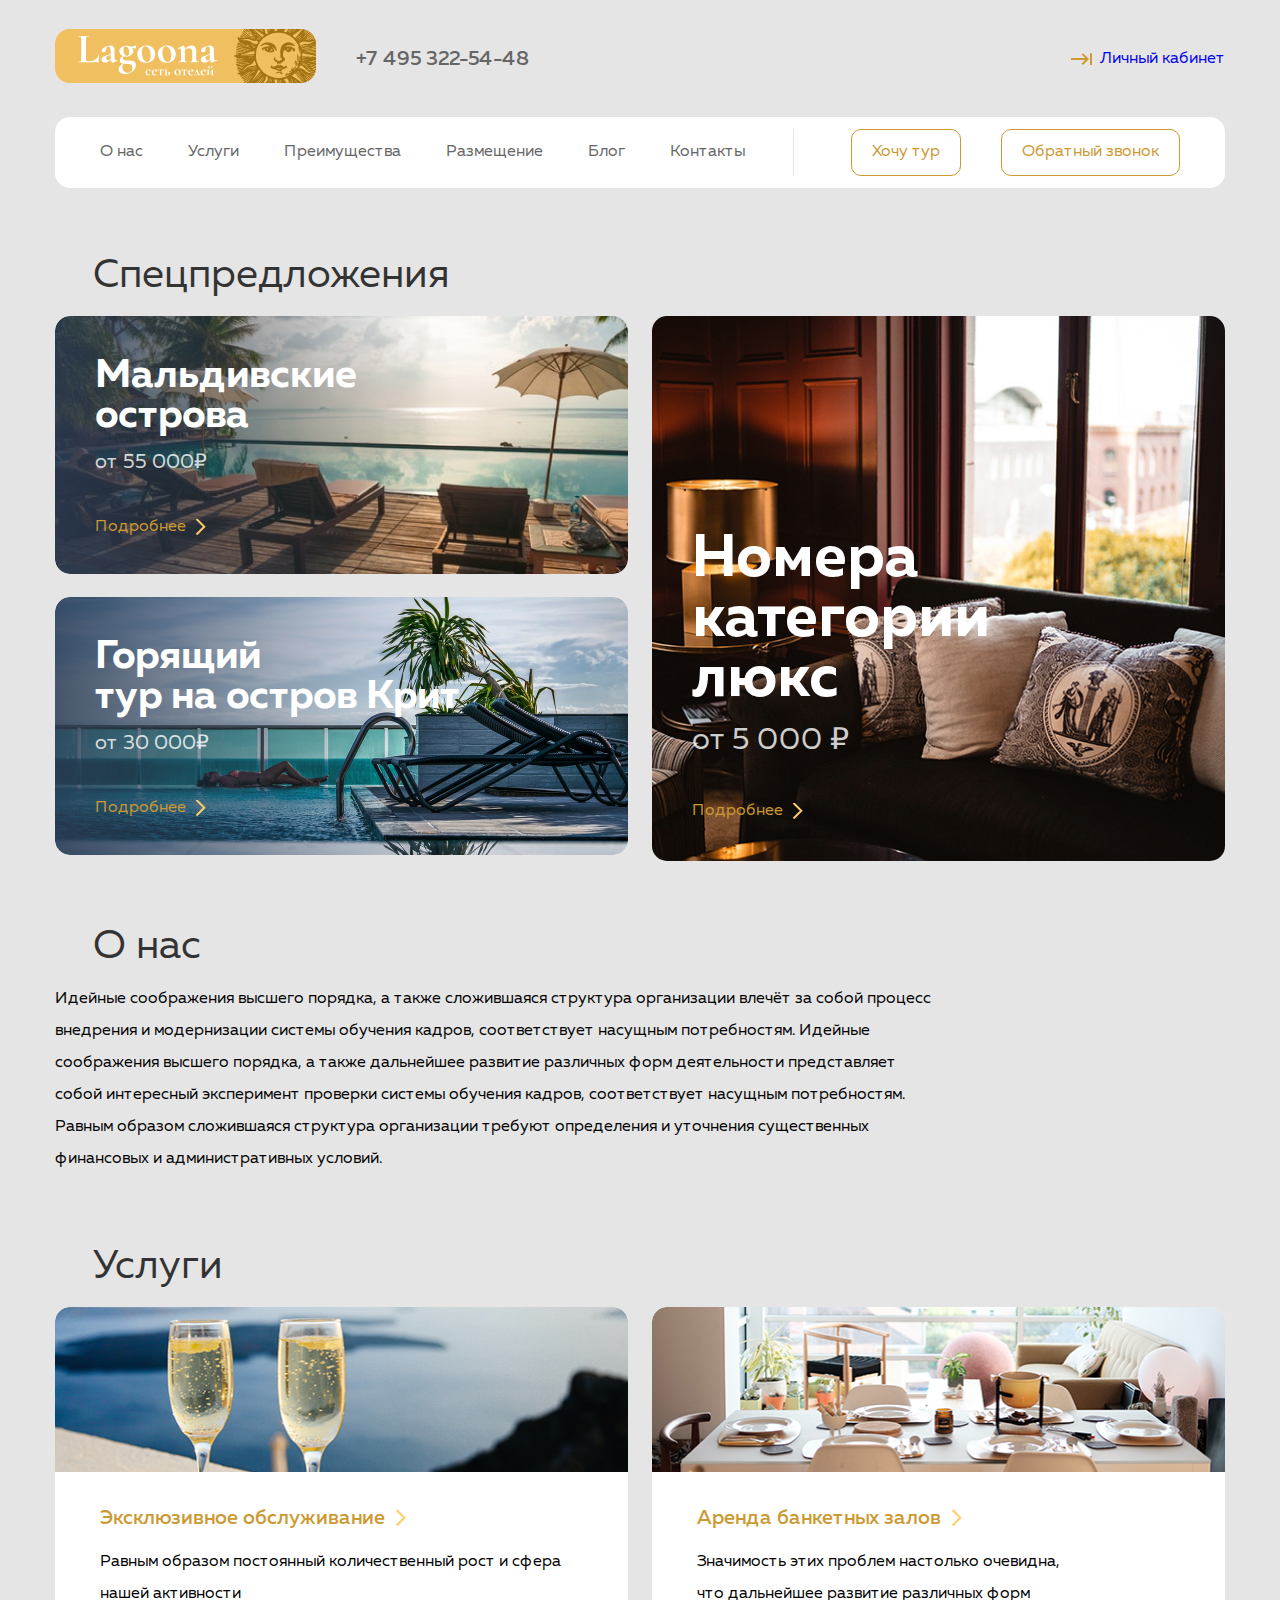
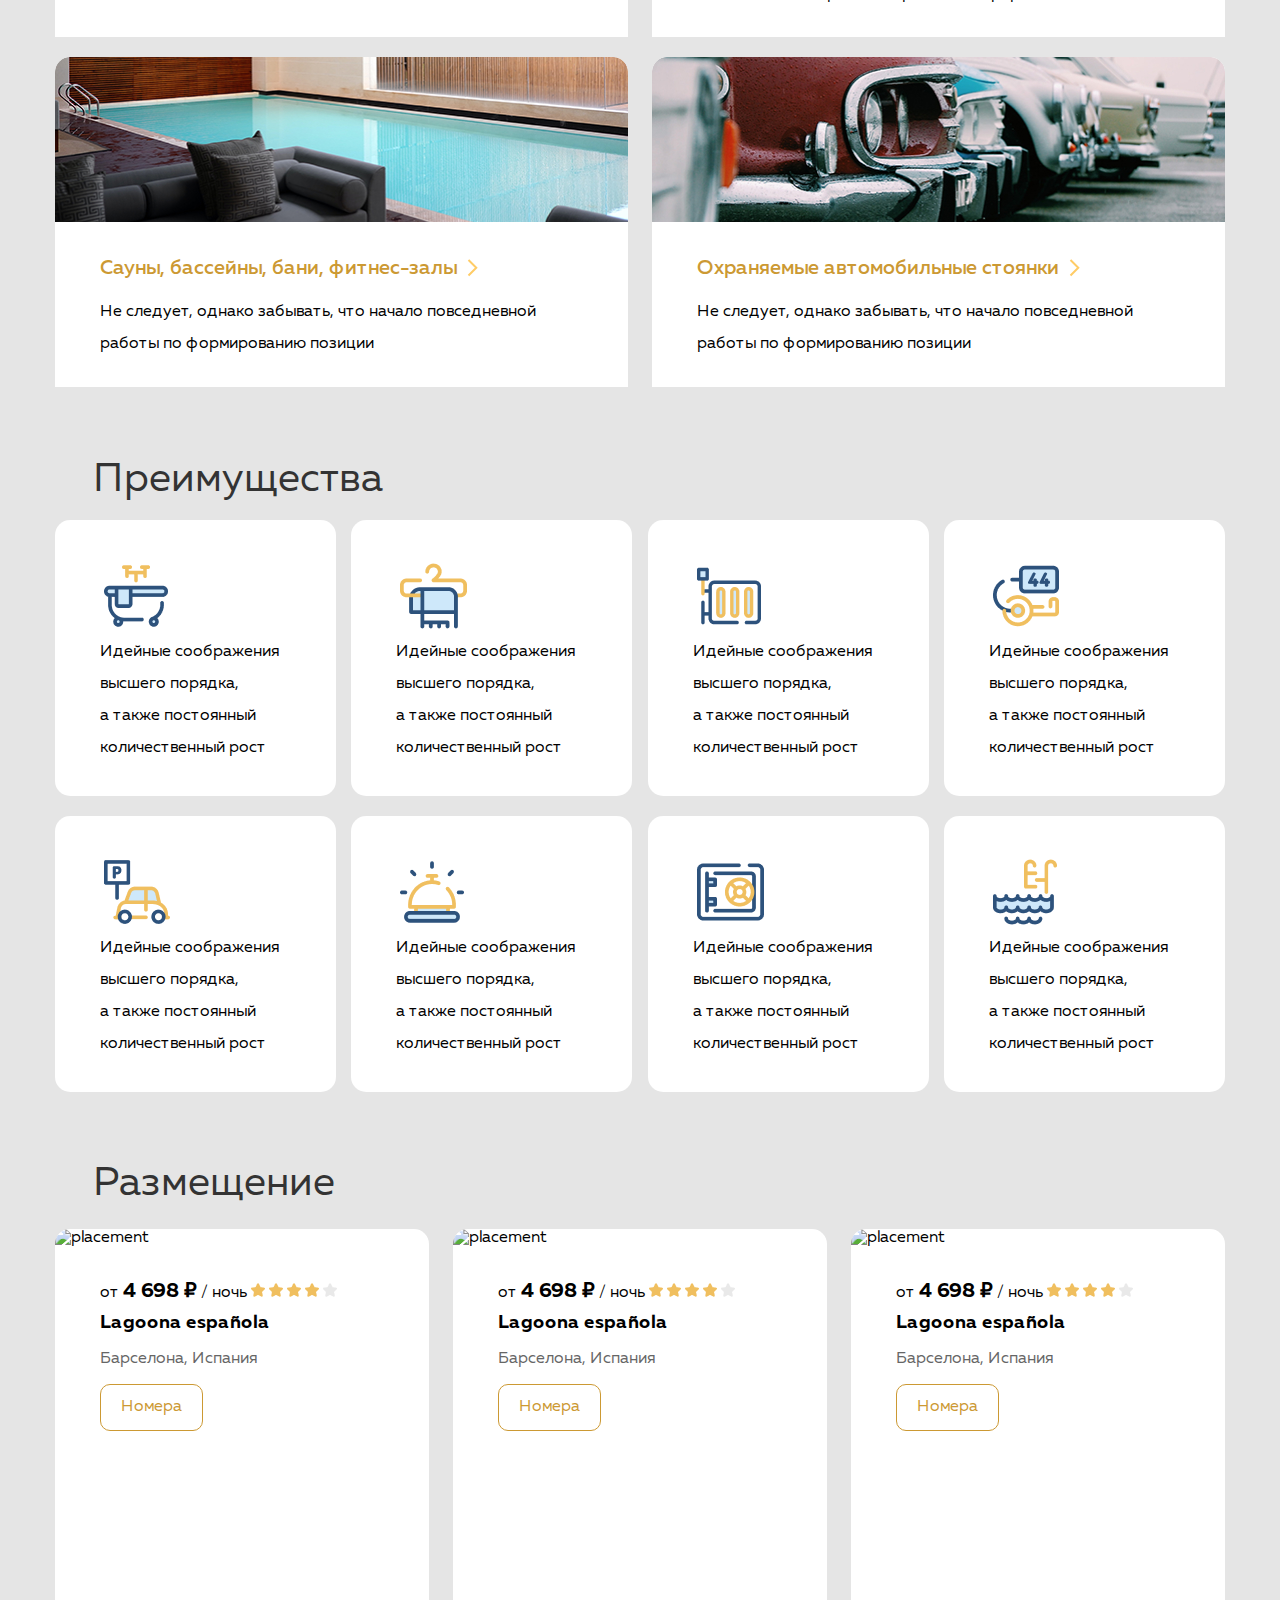
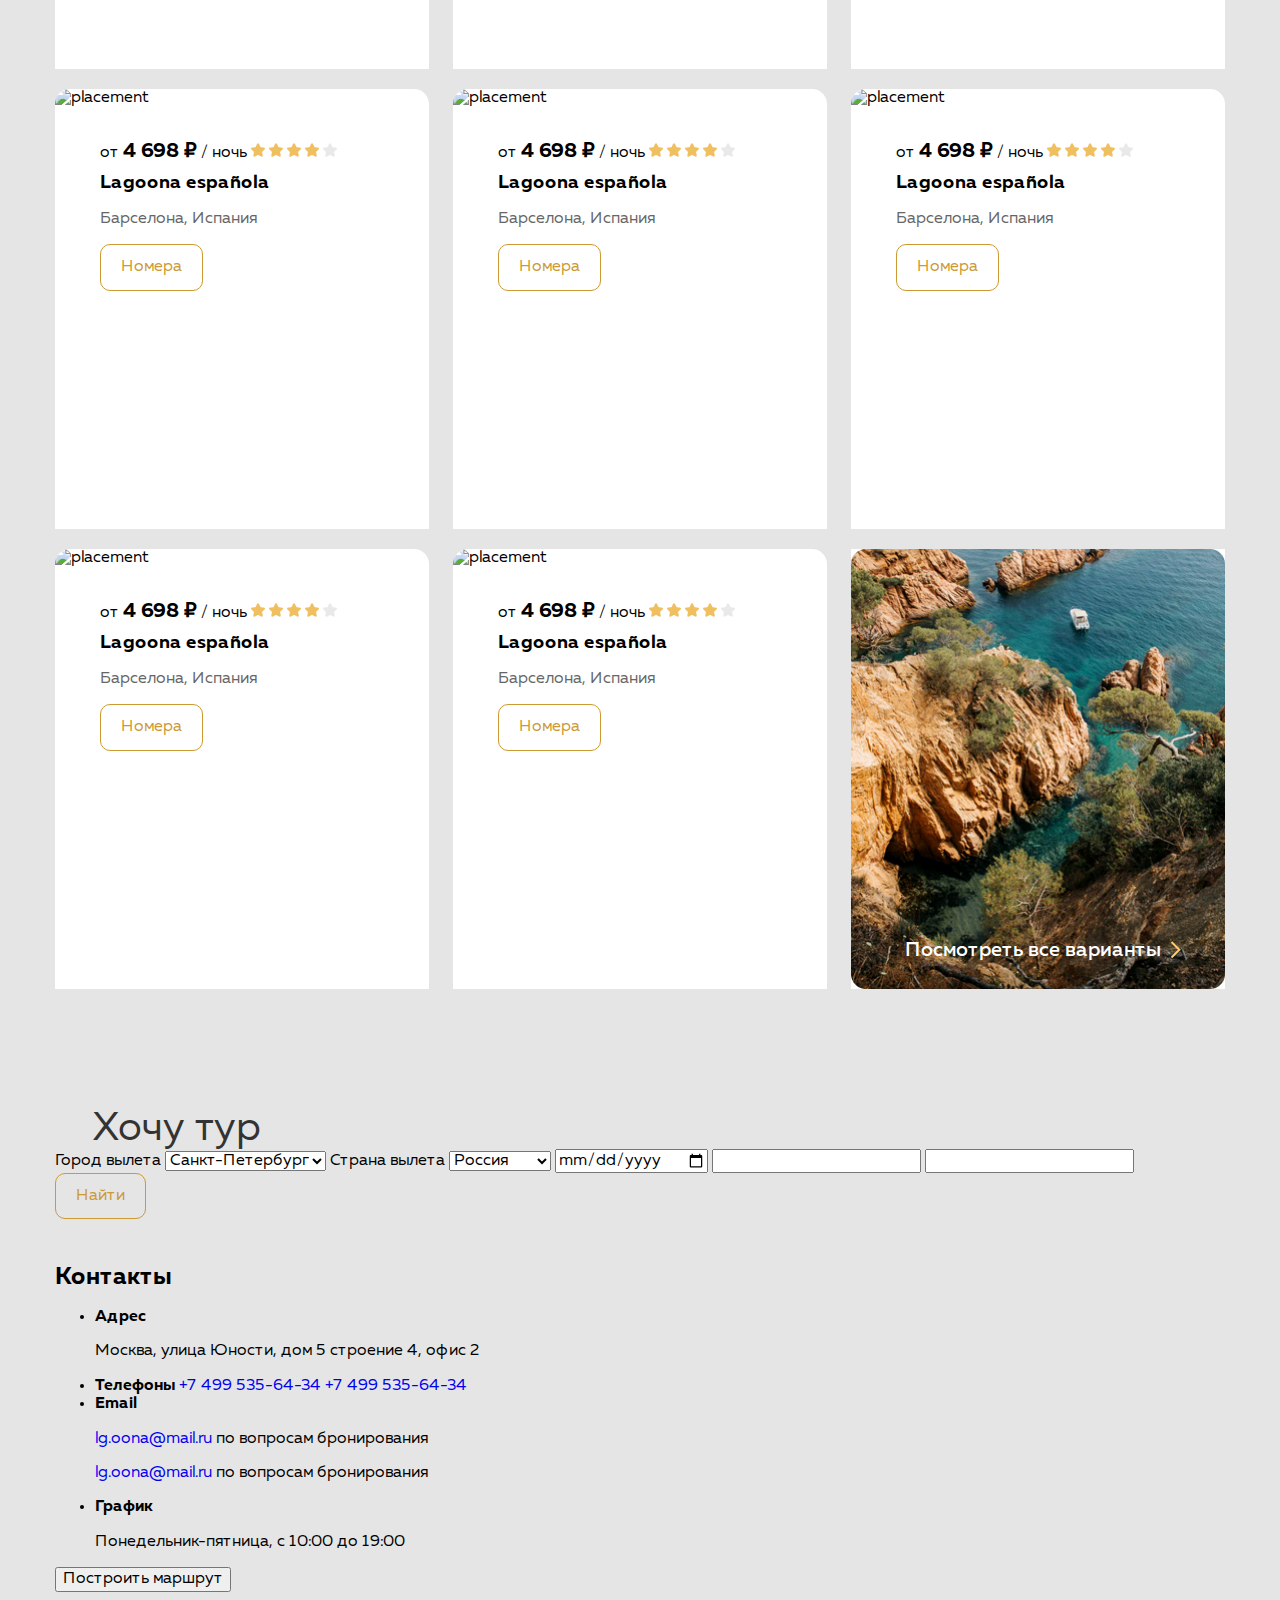
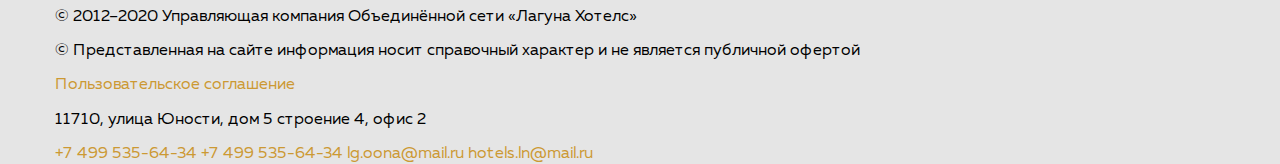
==== Hotel__lagoona/index.html @ 829d7df2 "HomeWorks_SB" ====
<!DOCTYPE html>
<html lang="en">
<head>
  <meta charset="UTF-8">
  <meta http-equiv="X-UA-Compatible" content="IE=edge">
  <meta name="viewport" content="width=device-width, initial-scale=1.0">
  <title>Lagoona</title>
  <link rel="stylesheet" href="css/normalize.css">
  <link rel="stylesheet" href="css/style.css">
</head>
<body>
  <header class="header">
    <div class="container">
      <div class="header__top">
        <div class="header-wrapper">
          <a href="#" class="logo">
            <img src="img/logo.png" alt="logo">
          </a>
          <a href="tel:+74953225448" class="header__number">
            +7 495 322-54-48
          </a>
        </div>
        <a href="#" class="header__login"> Личный кабинет</a>
      </div>
      <div class="header__bottom">
        <nav class="nav">
          <ul class="nav__list list-reset ">
            <li class="nav__item"> <a href="#" class="nav__link"> О нас</a></li>
            <li class="nav__item"> <a href="#" class="nav__link"> Услуги</a></li>
            <li class="nav__item"> <a href="#" class="nav__link"> Преимущества</a></li>
            <li class="nav__item"> <a href="#" class="nav__link"> Размещение</a></li>
            <li class="nav__item"> <a href="#" class="nav__link"> Блог</a></li>
            <li class="nav__item"> <a href="#" class="nav__link"> Контакты</a></li>
          </ul>
        </nav>
        <div class="header__inner">
          <button class="header__btn site__btn">Хочу тур</button>
          <button class="header__btn site__btn">Обратный звонок</button>
        </div>
      </div>
    </div>
  </header>

  <main>
    <section class="special">
      <h1 class="visually-hidden"> Сеть отелей Лагуна</h1>
      <div class="container">
        <h2 class="special__heading site__heading"> Спецпредложения </h2>
        <div class="special-content">
          <div class="special-content__left">
            <article class="special-article" style="background-image: url('img/Spec-left-top.jpg');">
              <h3 class="special-article__title"> Мальдивские <br> острова </h3>
              <span class="special-article__price">от 55 000₽</span>
              <a href="#" class="special-article__link site-link">Подробнее</a>
            </article>
            <article class="special-article" style="background-image: url('img/Spec-left-bot.jpg');">
              <h3 class="special-article__title"> Горящий <br> тур на остров Крит </h3>
              <span class="special-article__price">от 30 000₽</span>
              <a href="#" class="special-article__link site-link">Подробнее</a>
            </article>
          </div>
          <div class="special-content__right">
            <article class="special-article" style="background-image: url('img/Spec-right.jpg');">
              <h3 class="special-article__title"> Номера <br> категории <br> люкс </h3>
              <span class="special-article__price">от 5 000 ₽</span>
              <a href="#" class="special-article__link site-link">Подробнее</a>
            </article>
          </div>
        </div>
      </div>
    </section>
    <section class="about">
      <div class="container">
        <h2 class="about__heading site__heading"> О нас</h2>
        <p class="about__text">
          Идейные соображения высшего порядка, а&nbsp;также сложившаяся структура организации влечёт за&nbsp;собой процесс внедрения и&nbsp;модернизации системы обучения кадров, соответствует насущным потребностям. Идейные соображения высшего порядка, а&nbsp;также дальнейшее развитие различных форм деятельности представляет собой интересный эксперимент проверки системы обучения кадров, соответствует насущным потребностям. Равным образом сложившаяся структура организации требуют определения и&nbsp;уточнения существенных финансовых
и&nbsp;административных условий.
        </p>
      </div>
    </section>
    <section class="services">
      <div class="container">
        <h2 class="services__heading site__heading"> Услуги</h2>
        <ul class="services__list list-reset">
          <li class="services__item" style="background-image: url('img/services_left_top.png');">
            <h3 class="services__title">
              <a href="#" class="services__link site-link"> Эксклюзивное обслуживание</a>
            </h3>
            <p class="services__descr"> Равным образом постоянный количественный рост и сфера нашей активности</p>
          </li>
          <li class="services__item" style="background-image: url('img/services_right_top.jpg');">
            <h3 class="services__title">
              <a href="#" class="services__link site-link"> Аренда банкетных залов</a>
            </h3>
            <p class="services__descr"> Значимость этих проблем настолько очевидна, что дальнейшее развитие различных форм</p>
          </li>
          <li class="services__item" style="background-image: url('img/services_left_bottom.jpg');">
            <h3 class="services__title">
              <a href="#" class="services__link site-link"> Сауны, бассейны, бани, фитнес-залы</a>
            </h3>
            <p class="services__descr"> Не следует, однако забывать, что начало повседневной работы по формированию позиции</p>
          </li>
          <li class="services__item" style="background-image: url('img/services_right_bottom.jpg');">
            <h3 class="services__title">
              <a href="#" class="services__link site-link"> Охраняемые автомобильные стоянки</a>
            </h3>
            <p class="services__descr"> Не следует, однако забывать, что начало повседневной работы по формированию позиции</p>
          </li>
        </ul>
      </div>
    </section>
    <section class="advantages">
      <div class="container">
        <h2 class="advantages__heading site__heading"> Преимущества </h2>
        <ul class="advantages__list list-reset">
          <li class="advantages__item" style="background-image: url('img/advantages-top-1.png');">
            <p class="advantages__text">
              Идейные соображения высшего порядка,
              а также постоянный количественный рост
            </p>
          </li>
          <li class="advantages__item" style="background-image: url('img/advantages-top-2.png');">
            <p class="advantages__text">
              Идейные соображения высшего порядка,
              а также постоянный количественный рост
            </p>
          </li>
          <li class="advantages__item" style="background-image: url('img/advantages-top-3.png');">
            <p class="advantages__text">
              Идейные соображения высшего порядка,
              а также постоянный количественный рост
            </p>
          </li>
          <li class="advantages__item" style="background-image: url('img/advantages-top-4.png');">
            <p class="advantages__text">
              Идейные соображения высшего порядка,
              а также постоянный количественный рост
            </p>
          </li>
          <li class="advantages__item" style="background-image: url('img/advantages-bottm-1.png');">
            <p class="advantages__text">
              Идейные соображения высшего порядка,
              а также постоянный количественный рост
            </p>
          </li>
          <li class="advantages__item" style="background-image: url('img/advantages-bottm-2.png');">
            <p class="advantages__text">
              Идейные соображения высшего порядка,
              а также постоянный количественный рост
            </p>
          </li>
          <li class="advantages__item" style="background-image: url('img/advantages-bottm-3.png');">
            <p class="advantages__text">
              Идейные соображения высшего порядка,
              а также постоянный количественный рост
            </p>
          </li>
          <li class="advantages__item" style="background-image: url('img/advantages-bottm-4.png');">
            <p class="advantages__text">
              Идейные соображения высшего порядка,
              а также постоянный количественный рост
            </p>
          </li>
        </ul>

      </div>

    </section>
    <section class="placement">
      <div class="container">
        <h2 class="placement__heading site__heading"> Размещение </h2>
        <ul class="placement__list list-reset">
          <li class="placement__item">
            <article class="placement-article">
              <img src="/img/placement_card_t1.jpg" alt="placement">
              <div class="placement-article__inner">
                <div class="placement-article__price">
                  <span class="placement-article__text">
                    от
                  </span>
                  <strong class="price__total">
                    4 698 ₽
                  </strong>
                  / ночь
                </div>
                <div class="placement-article__star">
                  <img src="img/star.png" alt="star">
                  <img src="img/star.png" alt="star">
                  <img src="img/star.png" alt="star">
                  <img src="img/star.png" alt="star">
                  <img src="img/gray-star.png" alt="star">
                </div>
                <h3 class="placement-article__title">Lagoona española</h3>
                <p class="placement-article__descr">Барселона, Испания</p>
                <button class="placement-article__btn site__btn"> Номера</button>
              </div>
            </article>
          </li>
          <li class="placement__item">
            <article class="placement-article">
              <img src="/img/placement_card_t1.jpg" alt="placement">
              <div class="placement-article__inner">
                <div class="placement-article__price">
                  <span class="placement-article__text">
                    от
                  </span>
                  <strong class="price__total">
                    4 698 ₽
                  </strong>
                  / ночь
                </div>
                <div class="placement-article__star">
                  <img src="img/star.png" alt="star">
                  <img src="img/star.png" alt="star">
                  <img src="img/star.png" alt="star">
                  <img src="img/star.png" alt="star">
                  <img src="img/gray-star.png" alt="star">
                </div>
                <h3 class="placement-article__title">Lagoona española</h3>
                <p class="placement-article__descr">Барселона, Испания</p>
                <button class="placement-article__btn site__btn"> Номера</button>
              </div>
            </article>
          </li>
          <li class="placement__item">
            <article class="placement-article">
              <img src="/img/placement_card_t1.jpg" alt="placement">
              <div class="placement-article__inner">
                <div class="placement-article__price">
                  <span class="placement-article__text">
                    от
                  </span>
                  <strong class="price__total">
                    4 698 ₽
                  </strong>
                  / ночь
                </div>
                <div class="placement-article__star">
                  <img src="img/star.png" alt="star">
                  <img src="img/star.png" alt="star">
                  <img src="img/star.png" alt="star">
                  <img src="img/star.png" alt="star">
                  <img src="img/gray-star.png" alt="star">
                </div>
                <h3 class="placement-article__title">Lagoona española</h3>
                <p class="placement-article__descr">Барселона, Испания</p>
                <button class="placement-article__btn site__btn"> Номера</button>
              </div>
            </article>
          </li>
          <li class="placement__item">
            <article class="placement-article">
              <img src="/img/placement_card_t1.jpg" alt="placement">
              <div class="placement-article__inner">
                <div class="placement-article__price">
                  <span class="placement-article__text">
                    от
                  </span>
                  <strong class="price__total">
                    4 698 ₽
                  </strong>
                  / ночь
                </div>
                <div class="placement-article__star">
                  <img src="img/star.png" alt="star">
                  <img src="img/star.png" alt="star">
                  <img src="img/star.png" alt="star">
                  <img src="img/star.png" alt="star">
                  <img src="img/gray-star.png" alt="star">
                </div>
                <h3 class="placement-article__title">Lagoona española</h3>
                <p class="placement-article__descr">Барселона, Испания</p>
                <button class="placement-article__btn site__btn"> Номера</button>
              </div>
            </article>
          </li>
          <li class="placement__item">
            <article class="placement-article">
              <img src="/img/placement_card_t1.jpg" alt="placement">
              <div class="placement-article__inner">
                <div class="placement-article__price">
                  <span class="placement-article__text">
                    от
                  </span>
                  <strong class="price__total">
                    4 698 ₽
                  </strong>
                  / ночь
                </div>
                <div class="placement-article__star">
                  <img src="img/star.png" alt="star">
                  <img src="img/star.png" alt="star">
                  <img src="img/star.png" alt="star">
                  <img src="img/star.png" alt="star">
                  <img src="img/gray-star.png" alt="star">
                </div>
                <h3 class="placement-article__title">Lagoona española</h3>
                <p class="placement-article__descr">Барселона, Испания</p>
                <button class="placement-article__btn site__btn"> Номера</button>
              </div>
            </article>
          </li>
          <li class="placement__item">
            <article class="placement-article">
              <img src="/img/placement_card_t1.jpg" alt="placement">
              <div class="placement-article__inner">
                <div class="placement-article__price">
                  <span class="placement-article__text">
                    от
                  </span>
                  <strong class="price__total">
                    4 698 ₽
                  </strong>
                  / ночь
                </div>
                <div class="placement-article__star">
                  <img src="img/star.png" alt="star">
                  <img src="img/star.png" alt="star">
                  <img src="img/star.png" alt="star">
                  <img src="img/star.png" alt="star">
                  <img src="img/gray-star.png" alt="star">
                </div>
                <h3 class="placement-article__title">Lagoona española</h3>
                <p class="placement-article__descr">Барселона, Испания</p>
                <button class="placement-article__btn site__btn"> Номера</button>
              </div>
            </article>
          </li>
          <li class="placement__item">
            <article class="placement-article">
              <img src="/img/placement_card_t1.jpg" alt="placement">
              <div class="placement-article__inner">
                <div class="placement-article__price">
                  <span class="placement-article__text">
                    от
                  </span>
                  <strong class="price__total">
                    4 698 ₽
                  </strong>
                  / ночь
                </div>
                <div class="placement-article__star">
                  <img src="img/star.png" alt="star">
                  <img src="img/star.png" alt="star">
                  <img src="img/star.png" alt="star">
                  <img src="img/star.png" alt="star">
                  <img src="img/gray-star.png" alt="star">
                </div>
                <h3 class="placement-article__title">Lagoona española</h3>
                <p class="placement-article__descr">Барселона, Испания</p>
                <button class="placement-article__btn site__btn"> Номера</button>
              </div>
            </article>
          </li>
          <li class="placement__item">
            <article class="placement-article">
              <img src="/img/placement_card_t1.jpg" alt="placement">
              <div class="placement-article__inner">
                <div class="placement-article__price">
                  <span class="placement-article__text">
                    от
                  </span>
                  <strong class="price__total">
                    4 698 ₽
                  </strong>
                  / ночь
                </div>
                <div class="placement-article__star">
                  <img src="img/star.png" alt="star">
                  <img src="img/star.png" alt="star">
                  <img src="img/star.png" alt="star">
                  <img src="img/star.png" alt="star">
                  <img src="img/gray-star.png" alt="star">
                </div>
                <h3 class="placement-article__title">Lagoona española</h3>
                <p class="placement-article__descr">Барселона, Испания</p>
                <button class="placement-article__btn site__btn"> Номера</button>
              </div>
            </article>
          </li>
          <li class="placement-article placement-article--last ">
            <a href="#" class="placement-article__link">
              Посмотреть все варианты
            </a>
          </li>
        </ul>
      </div>
    </section>
    <section class="tour">
      <div class="container tour__container">
        <h2 class="tour__heading site__heading">Хочу тур</h2>
        <form action="#" class="tour__form">
          <label>
            Город вылета
            <select name="city">
              <option value="Санкт-Петербург">Санкт-Петербург</option>
              <option value="Москва">Москва</option>
              <option value="Астана">Астана</option>
              <option value="Екатеринбург">Екатеринбург</option>
              <option value="Воронеж">Воронеж</option>
            </select>
          </label>
          <label>
            Cтрана вылета
            <select name="country">
              <option value="Россия">Россия</option>
              <option value="Казахстан">Казахстан</option>
              <option value="ОАЭ">ОАЭ</option>
              <option value="Австрия">Австрия</option>
              <option value="Франция">Франция</option>
            </select>
          </label>
          <label class="form__label">
            <input class="form__input" type="date" name="date">
          </label>
          <label class="form__label">
            <input class="form__input" type="number" name="days">
          </label>
          <label class="form__label">
            <input class="form__input" type="number" name="tourists">
          </label>
          <button class="form__btn site__btn">
            Найти
          </button>
        </form>
      </div>
    </section>
    <section class="contacts">
      <div class="container">
        <h2 class="contacts__heading site-heading"> Контакты</h2>
        <div class="contacts-content">
          <ul class="contacts__list">
            <li class="contacts__item">
              <strong class="contacts__title"> Адрес </strong>
              <p class="contacts__address"> Москва, улица Юности, дом 5 строение 4, офис 2</p>
            </li>
            <li class="contacts__item">
              <strong class="contacts__title"> Телефоны </strong>
              <a href="tel:+74995356434" class="contacts__number">+7 499 535-64-34</a>
              <a href="tel:+74995356434" class="contacts__number">+7 499 535-64-34</a>
            </li>
            <li class="contacts__item">
              <strong class="contacts__title"> Email </strong>
              <p class="contacts__address">
                <a href="mailto:lg.oona@mail.ru">lg.oona@mail.ru</a> по вопросам бронирования
              </p>
              <p class="contacts__address">
                <a href="mailto:lg.oona@mail.ru">lg.oona@mail.ru</a> по вопросам бронирования
              </p>
            </li>
            <li class="contacts__item">
              <strong class="contacts__title"> График </strong>
              <p class="contacts__address"> Понедельник-пятница, с 10:00 до 19:00</p>
            </li>
          </ul>
          <button class="contacts__btn site-btn"> Построить маршрут</button>
        </div>
      </div>
    </section>
  </main>
  <footer class="footer">
    <div class="container footer__container">
      <div class="footer__copyright">
        <p class="footer__text">© 2012–2020 Управляющая компания Объединённой сети «Лагуна Хотелс»</p>
        <p class="footer__text">© Представленная на сайте информация носит справочный характер и не является публичной офертой</p>
        <a href="#" class="site-link">Пользовательское соглашение</a>
      </div>
      <div class="footer-address">
        <p class="footer-address__text"> 11710, улица Юности, дом 5 строение 4, офис 2</p>
        <a href="tel:+74995356434" class="site-link">+7 499 535-64-34</a>
        <a href="tel:+74995356434" class="site-link">+7 499 535-64-34</a>
        <a href="mailto:lg.oona@mail.ru" class="site-link">lg.oona@mail.ru</a>
        <a href="mailto:hotels.ln@mail.ru" class="site-link">hotels.ln@mail.ru</a>
      </div>
      <div class="footer-social">
        <a href="#" class="social__link"></a>
        <a href="#" class="social__link"></a>
        <a href="#" class="social__link"></a>
        <a href="#" class="social__link"></a>
        <a href="#" class="social__link"></a>
      </div>
    </div>
  </footer>
</body>
</html>
---- Hotel__lagoona/css/style.css ----
/* fonts */
  @font-face {
    font-family: 'Muller';
    src: url(../fonts/MullerRegular.woff2) format(woff2),
      url(../fonts/MullerRegular.woff) format(woff);
    font-display: swap;
    font-weight: 400;
    font-style: normal;
  }

  @font-face {
    font-family: 'Muller';
    src: url(../fonts/MullerMedium.woff2) format(woff2),
      url(../fonts/MullerMedium.woff) format(woff);
    font-display: swap;
    font-weight: 500;
    font-style: normal;
  }

  @font-face {
    font-family: 'Muller';
    src: url(../fonts/MullerBold.woff2) format(woff2),
      url(../fonts/MullerBold.woff) format(woff);
    font-display: swap;
    font-weight: 700;
    font-style: normal;
  }


  * {
    box-sizing: border-box;
  }

  body {
    font-family: 'Muller', sans-serif;
    background-color: var(--gray-color);
  }

  :root {
    --white-color: #fff;
    --black-color: #333;
    --dark-black: #000;
    --gray-color: #E5E5E5;
    --yellow-color: #CC9933;
    --dark-gray: #666666;
    --dark-grayyy: #E9E9E9;
  }

  a {
    text-decoration: none;
  }

  h2, h3 {
    margin: 0;
  }

  .list-reset {
    list-style-type: none;
    margin: 0;
    padding: 0;
  }

  .site__heading {
    font-weight: 400;
    padding-left: 38px;
    font-size: 40px;
    line-height: 40px;
    color: var(--black-color);
    margin: 0;
  }

  .site__btn {
    padding: 13px 20px;
    cursor: pointer;
    background-color: transparent;
    color: var(--yellow-color);
    border: 1px solid var(--yellow-color);
    border-radius: 10px;
  }

  .site-link {
    color: var(--yellow-color);
  }

  .container {
    max-width: 1200px;
    margin: 0 auto;
    padding: 0 15px;
  }

  /* header */

  .header__top {
    display: flex;
    padding: 29px 0;
    align-items: center;
    justify-content: space-between;
  }

  .header-wrapper {
    display: flex;
    align-items: center;
  }

  .logo {
    margin-right: 40px;
  }

  .header__number{
    font-weight: 500;
    font-size: 20px;
    line-height: 20px;
    color: var(--dark-gray);
  }

  .header__login {
    background-image: url(../img/keyboard_tab.svg);
    background-repeat: no-repeat;
    background-position: left center;
    padding-left: 30px;
  }

  .header__bottom {
    display: flex;
    padding: 12px 45px 12px 45px;
    justify-content: space-between;
    background-color: var(--white-color);
    border-radius: 15px;
    margin-bottom: 68px;
  }

  .nav__list {
    display: flex;
    height: 100%;
    align-items: center;
  }

  .nav__item:not(:last-child) {
    margin-right: 45px;
  }

  .nav__link {
    color: var(--dark-gray);
  }

  .header__btn:first-child {
    margin-right: 36px;
  }

  .visually-hidden {
    position: absolute !important;
    clip: rect(1px 1px 1px 1px); /* IE6, IE7 */
    clip: rect(1px, 1px, 1px, 1px);
    padding:0 !important;
    border:0 !important;
    height: 1px !important;
    width: 1px !important;
    overflow: hidden;
  }

  .header__inner {
    border-left: 1px solid var(--gray-color);
    padding-left: 57px;
  }


  /* special */

  .special-content {
    margin-top: 20px;
    display: flex;
    justify-content: space-between;
  }

  .special-content__left,
  .special-content__right {
    width: 49%;
  }

  .special-article {
    height: 100%;
    border-radius: 15px;
    background-repeat: no-repeat;
    background-position: center center;
    background-size: cover;
  }

  .special-content__left > .special-article {
    height: 258px;
    padding: 40px;
  }

  .special-content__left > .special-article:first-child {
    margin-bottom: 23px;
  }

  .special-content__left > .special-article .special-article__title {
    font-weight: 700;
    font-size: 40px;
    line-height: 40px;
    color: var(--white-color);
  }

  .special-article__price {
    padding: 15px 0 44px 0;
    display: flex;
    font-size: 20px;
    color: var(--white-color);
    opacity: 0.8;
  }

  .special-article__link {
    padding-right: 20px;
    background-image: url('../img/stelka.svg');
    background-repeat: no-repeat;
    background-position: right center;
  }

  /* special-content__right */

  .special-content__right > .special-article .special-article__title {
    padding-top: 173px;
    font-weight: 700;
    font-size: 60px;
    line-height: 60px;
    color: var(--white-color);
  }

  .special-content__right > .special-article .special-article__price {
    font-size: 30px;
  }

  .special-content__right > .special-article {
    padding: 40px;
  }

  /*about*/

  .about {
    padding-top: 66px;
    padding-bottom: 56px;
  }

  .about__text {
    max-width: 888px;
    font-weight: 400;
    font-size: 16px;
    line-height: 200%;
    color: var(--dark-black);
  }

  /* services */

  .services {
    margin-bottom: 73px;
  }

  .services__list {
    display: flex;
    flex-wrap: wrap;
    justify-content: space-between;
  }

  .services__item {
    width: 49%;
    height: 330px;
    padding: 200px 45px 50px;
    background-color: var(--white-color);
    background-repeat: no-repeat;
    background-position: top center;
    border-radius: 15px 15px 0 0;
  }

  .services__item:nth-child(-n+2) {
    margin-bottom: 20px;
  }

  .services__heading {
    margin-bottom: 20px;
  }

  .services__title {
    display: inline-block;
    font-weight: 500;
    font-size: 20px;
    background-image: url('../img/stelka.svg');
    background-repeat: no-repeat;
    background-position: right center;
    padding-right: 21px;
  }

  .services__descr {
    line-height: 200%;
  }

  /* advantages */

  .advantages {
    margin-bottom: 70px;
  }

  .advantages__list {
    margin-top: 20px;
    display: flex;
    flex-wrap: wrap;
    justify-content: space-between;
  }

  .advantages__item {
    width: 24%;
    height: 276px;
    padding: 100px 44px 35px 45px;
    background-color: var(--white-color);
    background-repeat: no-repeat;
    background-position: top 43px left 49px;
    border-radius: 15px;
  }

  .advantages__item:nth-child(-n+4) {
    margin-bottom: 20px;
  }

  .advantages__text {
    line-height: 200%;
  }

  /* placement */
  .placement {
    padding-top: 2px;
    padding-bottom: 30px;
  }

  .placement__heading {
    margin-bottom: 25px;
  }

  .placement__list {
    display: flex;
    flex-wrap: wrap;
    justify-content: space-between;

  }

  .placement__item {
    width: 374px;
    height: 440px;
    margin-bottom: 20px;
    overflow: hidden;
    border-radius: 15px 15px 0 0;
    background-color: var(--white-color);
  }

  .placement__item {
    margin-bottom: 20px;
  }

  .placement-article--last {
    position: relative;
    display: flex;
    align-items: flex-end;
    background-image: url('../img/placement_card_b9.jpg');
    background-repeat: no-repeat;
    background-position: center center;
    block-size: cover;
    width: 374px;
    height: 440px;
    padding-bottom: 27px;
    padding-left: 54px;
  }

  .placement-article__link {
    color: var(--white-color);
    font-weight: 500;
    font-size: 20px;
    background-image: url('../img/stelka.svg')  ;
    background-repeat: no-repeat;
    background-position: right center;
    padding-right: 21px;
  }

  .placement-article__title {
    padding-top: 10px;
  }

  .placement-article__descr {
    color: var(--dark-gray);
  }

  .placement-article__inner {
    padding: 34px 45px 41px 45px;
  }

  .placement-article__price,
  .placement-article__star {
    display: inline-block;
  }

  .price__total {
    font-weight: 700;
    font-size: 20px;
    line-height: 20px;
    color: var(--dark-black);
  }


  /* tour */

  .tour {
    margin-top: 70px;
    padding-bottom: 45px;
  }

  .tour__container {
    border-color: var(--dark-grayyy);
    border-radius: 15px;
    min-width: 1200px;
  }
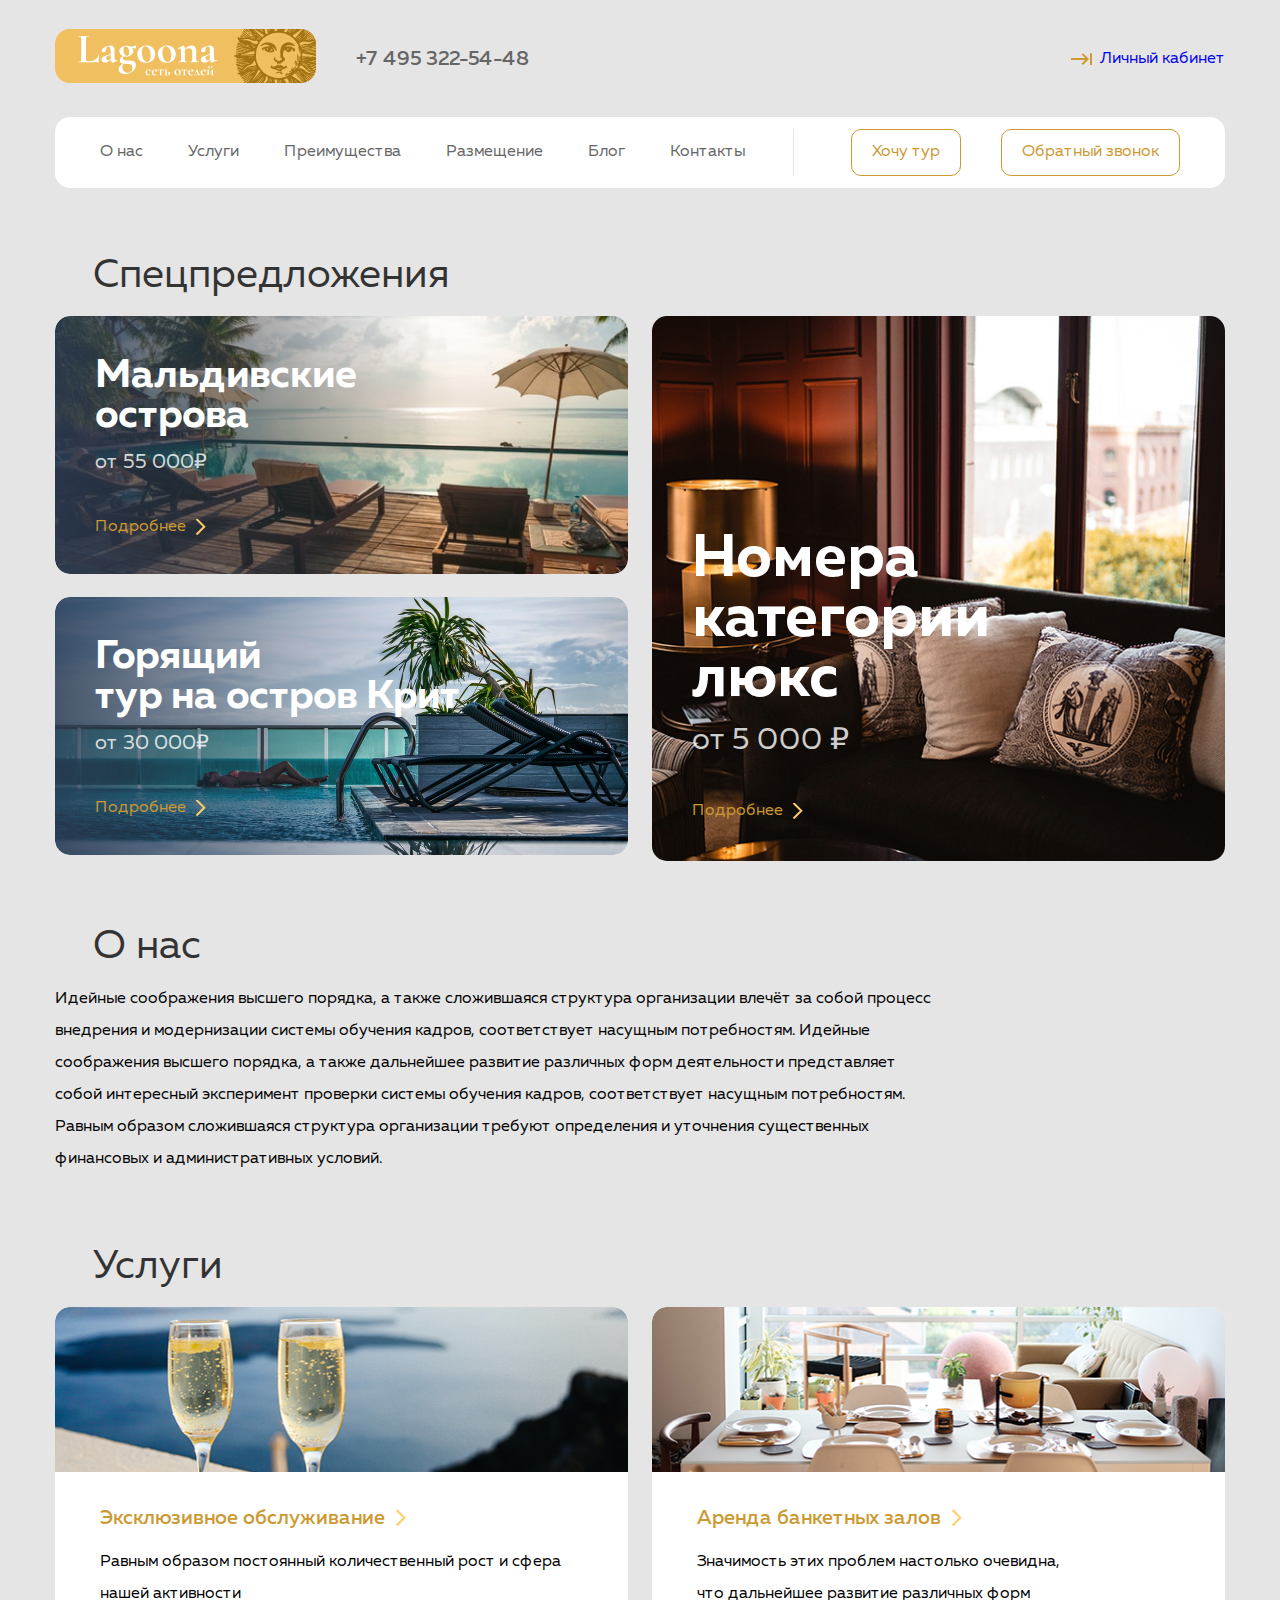
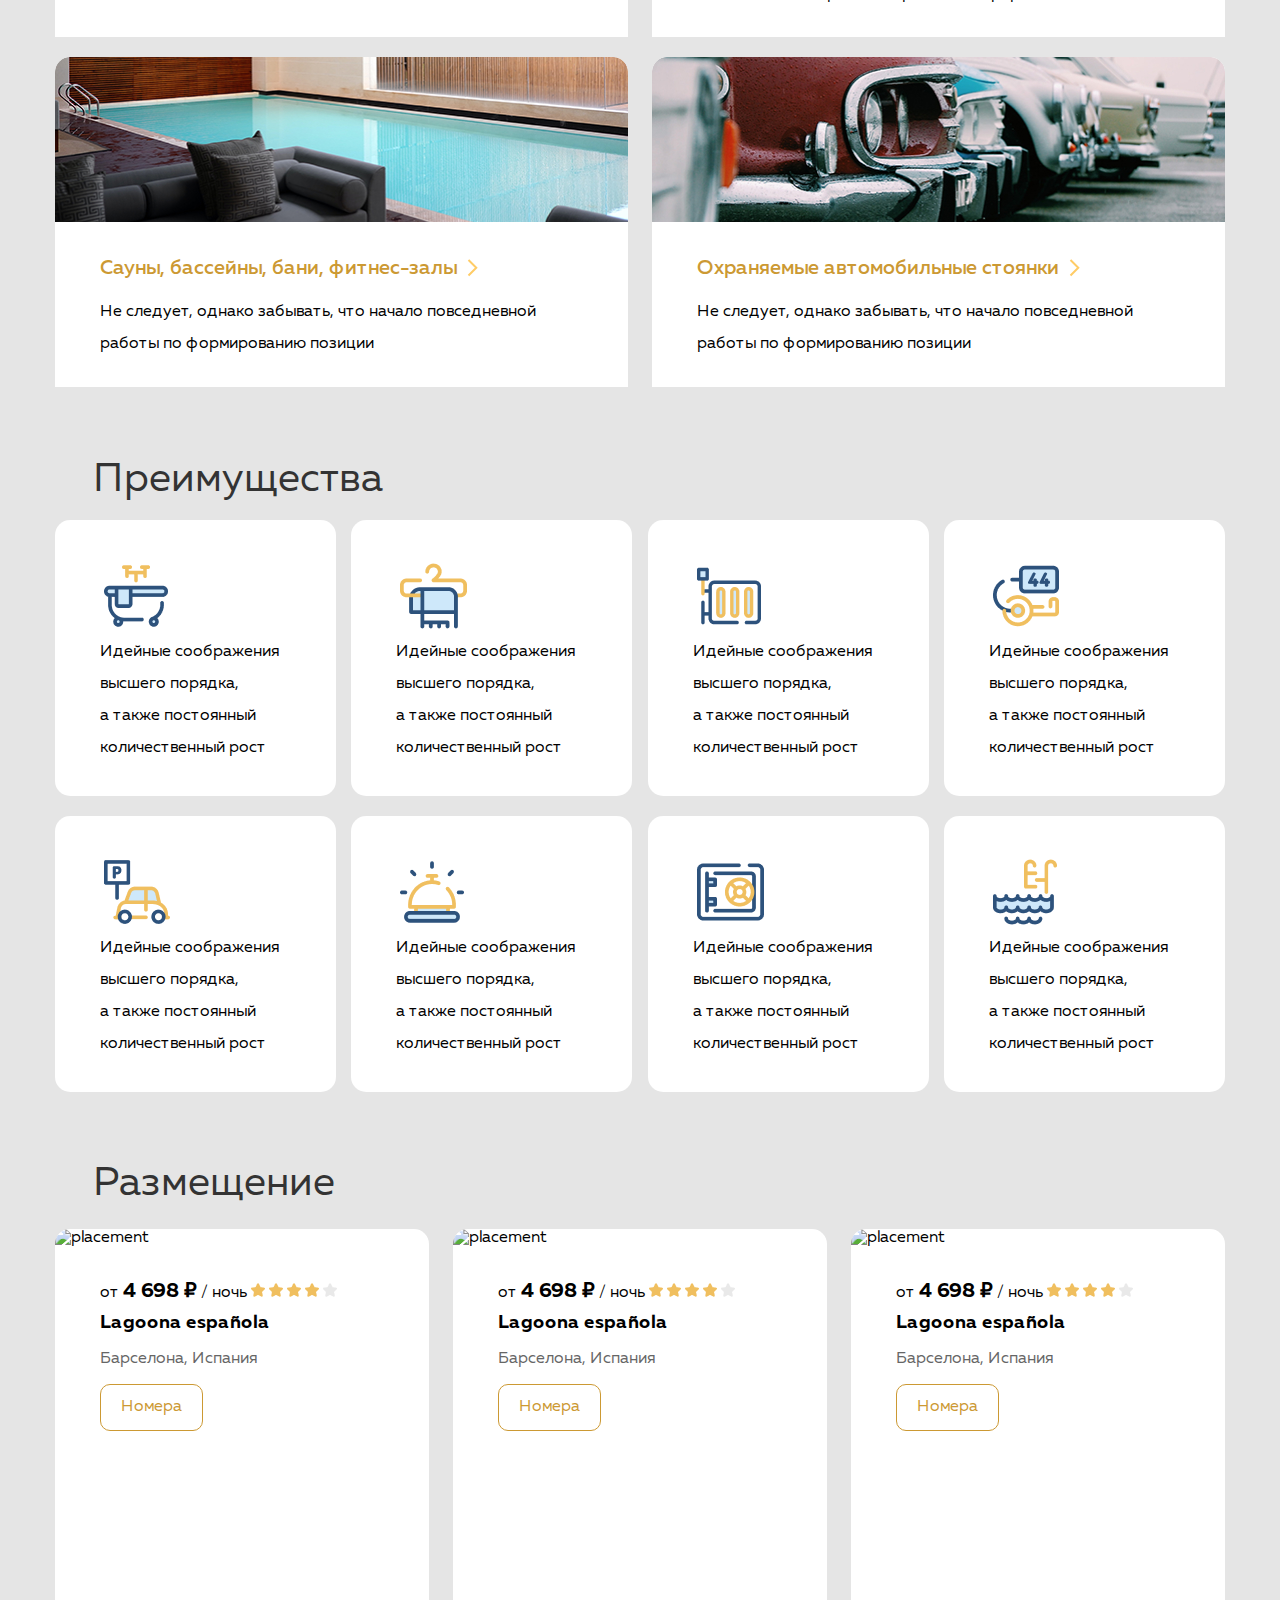
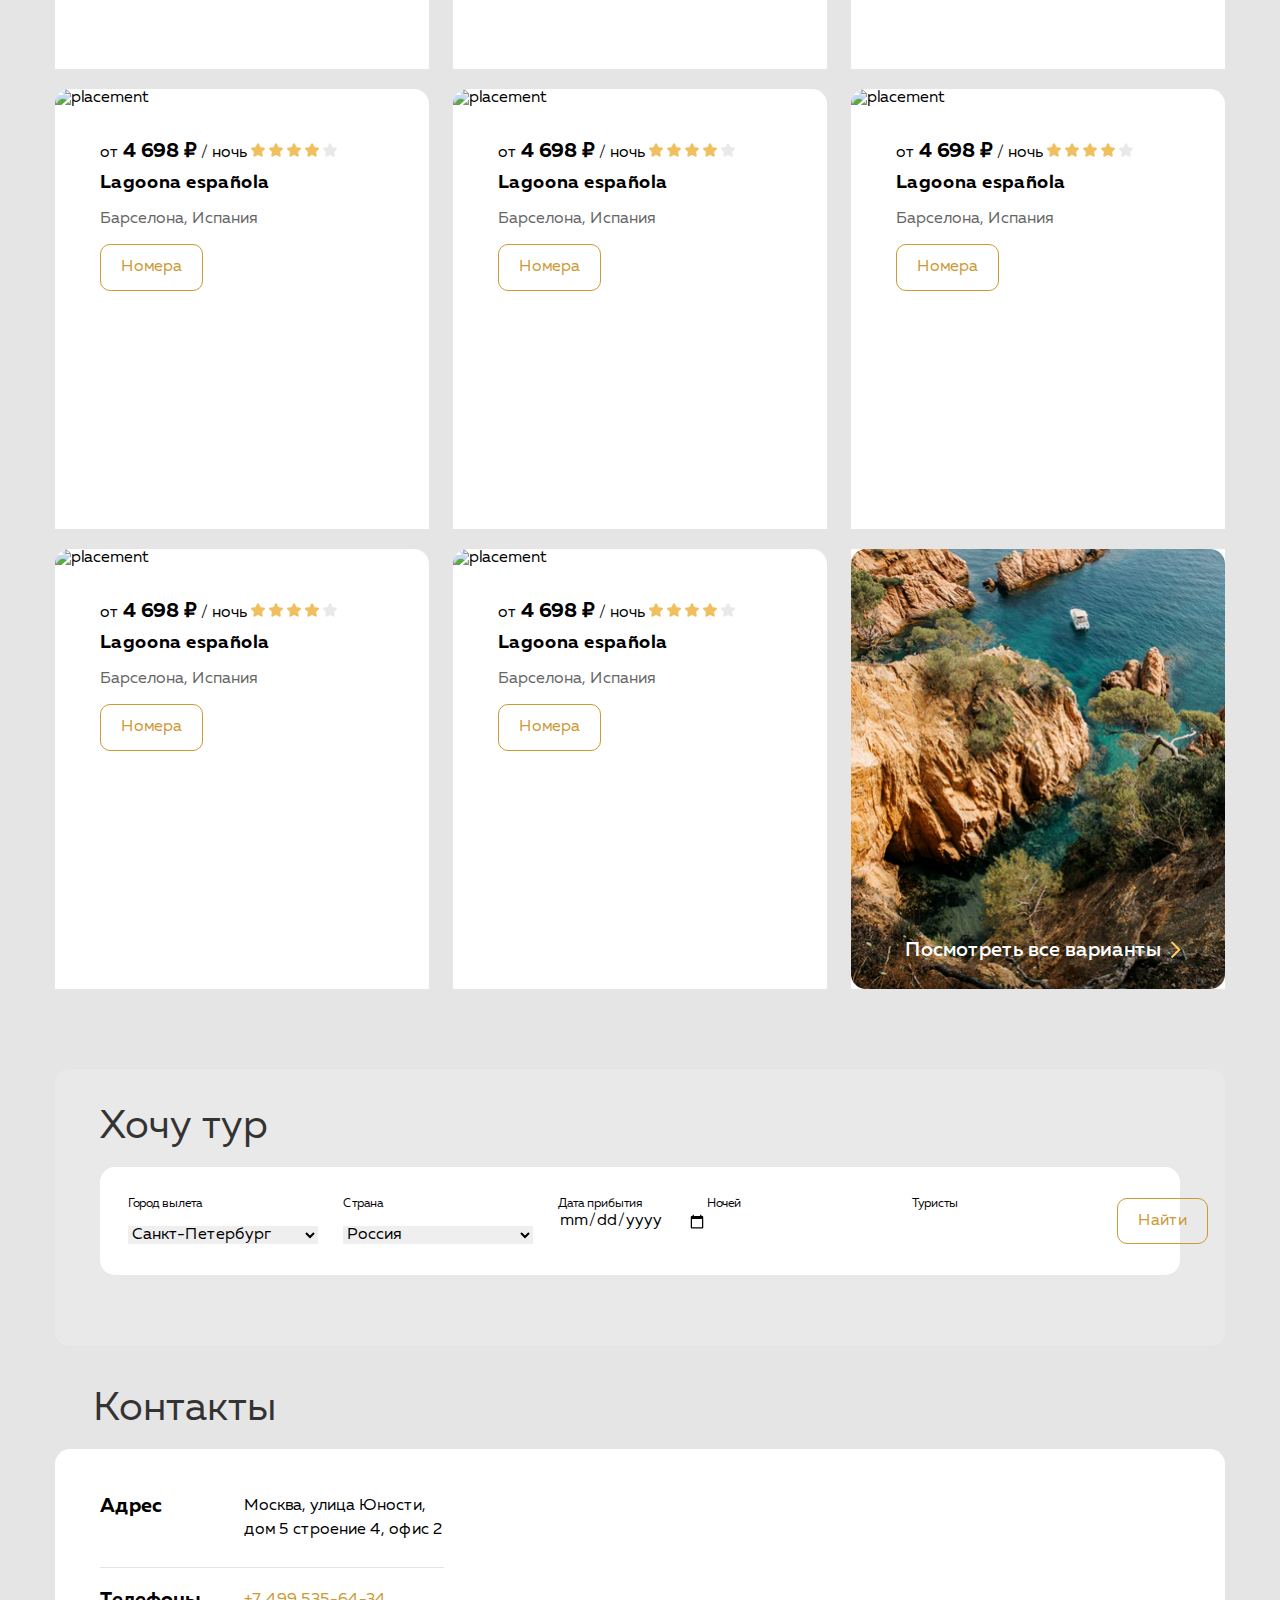
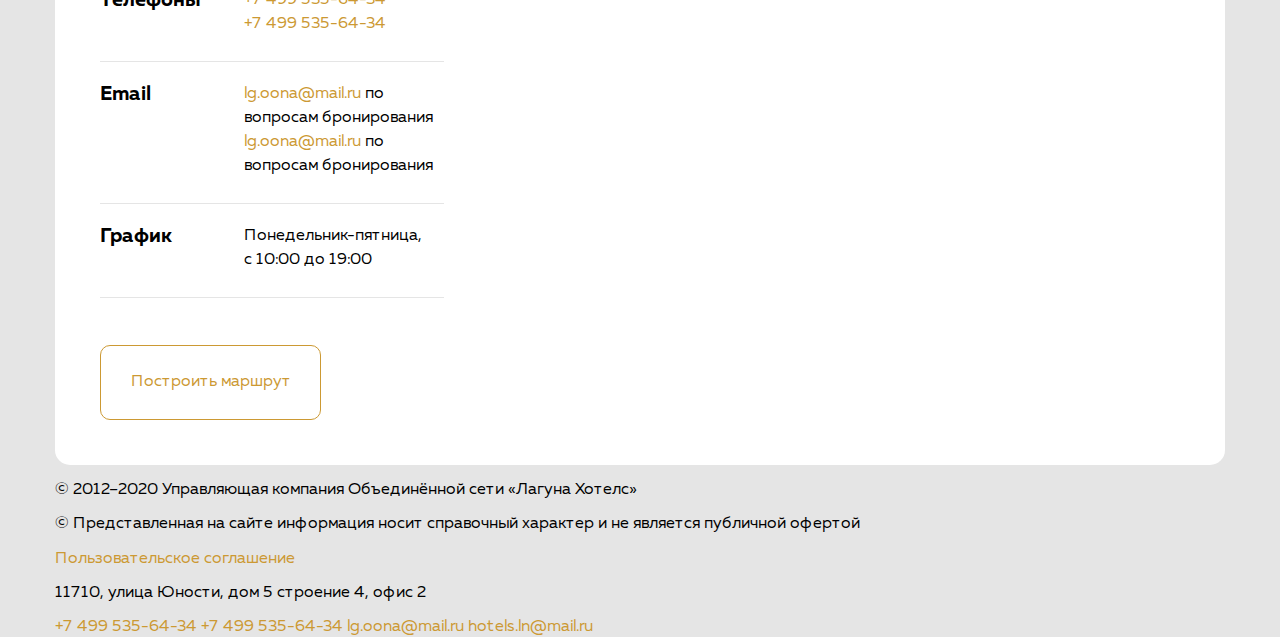
==== commit 2d1887cc: "hotel__lagoona__contacts" ====
--- a/Hotel__lagoona/index.html
+++ b/Hotel__lagoona/index.html
@@ -387,73 +387,86 @@
       </div>
     </section>
     <section class="tour">
-      <div class="container tour__container">
-        <h2 class="tour__heading site__heading">Хочу тур</h2>
-        <form action="#" class="tour__form">
-          <label>
-            Город вылета
-            <select name="city">
-              <option value="Санкт-Петербург">Санкт-Петербург</option>
-              <option value="Москва">Москва</option>
-              <option value="Астана">Астана</option>
-              <option value="Екатеринбург">Екатеринбург</option>
-              <option value="Воронеж">Воронеж</option>
-            </select>
-          </label>
-          <label>
-            Cтрана вылета
-            <select name="country">
-              <option value="Россия">Россия</option>
-              <option value="Казахстан">Казахстан</option>
-              <option value="ОАЭ">ОАЭ</option>
-              <option value="Австрия">Австрия</option>
-              <option value="Франция">Франция</option>
-            </select>
-          </label>
-          <label class="form__label">
-            <input class="form__input" type="date" name="date">
-          </label>
-          <label class="form__label">
-            <input class="form__input" type="number" name="days">
-          </label>
-          <label class="form__label">
-            <input class="form__input" type="number" name="tourists">
-          </label>
-          <button class="form__btn site__btn">
-            Найти
-          </button>
-        </form>
+      <div class="container">
+        <div class="tour__inner">
+          <h2 class="tour__heading site__heading">Хочу тур</h2>
+          <form action="#" class="tour__form">
+            <label class="tour__label">
+              Город вылета
+              <select name="city">
+                <option value="Санкт-Петербург">Санкт-Петербург</option>
+                <option value="Москва">Москва</option>
+                <option value="Астана">Астана</option>
+                <option value="Екатеринбург">Екатеринбург</option>
+                <option value="Воронеж">Воронеж</option>
+              </select>
+            </label>
+            <label class="tour__label">
+              Cтранa
+              <select name="country">
+                <option value="Россия">Россия</option>
+                <option value="Казахстан">Казахстан</option>
+                <option value="ОАЭ">ОАЭ</option>
+                <option value="Австрия">Австрия</option>
+                <option value="Франция">Франция</option>
+              </select>
+            </label>
+            <label class="tour__label">
+              Дата прибытия
+              <input class="form__input" type="date" name="date">
+            </label>
+            <label class="tour__label">
+              Ночей
+              <input class="form__input" type="number" name="days">
+            </label>
+            <label class="tour__label">
+              Туристы
+              <input class="form__input" type="number" name="tourists">
+            </label>
+            <button class="form__btn site__btn">
+              Найти
+            </button>
+          </form>
+        </div>
       </div>
     </section>
     <section class="contacts">
       <div class="container">
-        <h2 class="contacts__heading site-heading"> Контакты</h2>
+        <h2 class="contacts__heading site__heading"> Контакты</h2>
         <div class="contacts-content">
-          <ul class="contacts__list">
+          <ul class="contacts__list list-reset">
             <li class="contacts__item">
               <strong class="contacts__title"> Адрес </strong>
-              <p class="contacts__address"> Москва, улица Юности, дом 5 строение 4, офис 2</p>
+              <div class="contacts-wrapper">
+                <p class="contacts__address"> Москва, улица Юности, дом 5 строение 4, офис 2</p>
+              </div>
             </li>
             <li class="contacts__item">
               <strong class="contacts__title"> Телефоны </strong>
-              <a href="tel:+74995356434" class="contacts__number">+7 499 535-64-34</a>
-              <a href="tel:+74995356434" class="contacts__number">+7 499 535-64-34</a>
+              <div class="contacts-wrapper">
+                <a class="site-link" href="tel:+74995356434" class="contacts__number">+7 499 535-64-34</a>
+                <a class="site-link" href="tel:+74995356434" class="contacts__number">+7 499 535-64-34</a>
+              </div>
             </li>
             <li class="contacts__item">
               <strong class="contacts__title"> Email </strong>
-              <p class="contacts__address">
-                <a href="mailto:lg.oona@mail.ru">lg.oona@mail.ru</a> по вопросам бронирования
-              </p>
-              <p class="contacts__address">
-                <a href="mailto:lg.oona@mail.ru">lg.oona@mail.ru</a> по вопросам бронирования
-              </p>
+              <div class="contacts-wrapper">
+                <p class="contacts__address">
+                  <a class="site-link" href="mailto:lg.oona@mail.ru">lg.oona@mail.ru</a> по вопросам бронирования
+                </p>
+                <p class="contacts__address">
+                  <a class="site-link" href="mailto:lg.oona@mail.ru">lg.oona@mail.ru</a> по вопросам бронирования
+                </p>
+              </div>
             </li>
             <li class="contacts__item">
               <strong class="contacts__title"> График </strong>
-              <p class="contacts__address"> Понедельник-пятница, с 10:00 до 19:00</p>
+              <div class="contacts-wrapper">
+                <p class="contacts__address"> Понедельник-пятница, с 10:00 до 19:00</p>
+              </div>
             </li>
+            <button class="contacts__btn site__btn"> Построить маршрут</button>
           </ul>
-          <button class="contacts__btn site-btn"> Построить маршрут</button>
         </div>
       </div>
     </section>
--- a/Hotel__lagoona/css/style.css
+++ b/Hotel__lagoona/css/style.css
@@ -406,20 +406,119 @@
   /* tour */
 
   .tour {
-    margin-top: 70px;
-    padding-bottom: 45px;
-  }
-
-  .tour__container {
-    border-color: var(--dark-grayyy);
+    margin-top: 30px;
+    padding-bottom: 20px;
+  }
+
+  .tour__heading {
+    margin-bottom: 20px;
+    padding: 0;
+  }
+
+  .tour__inner {
+    padding: 38px 45px 71px;
+    background: #E9E9E9;
     border-radius: 15px;
-    min-width: 1200px;
-  }
-
-
-
-
-
-
-
-
+    min-width: 1170px;
+  }
+
+  .tour__form {
+    padding: 31px 28px;
+    display: flex;
+    border-radius: 15px;
+    background: var(--white-color);
+  }
+
+  .tour__label {
+    display: flex;
+    flex-direction: column;
+  }
+
+  .form__input {
+    border: none;
+    font-size: 16px;
+  }
+
+  select {
+    margin-top: 15px;
+    width: 190px;
+    margin-right: 25px;
+    border: none;
+    font-size: 16px;
+  }
+
+  .select:first-child {
+    width: 169px;
+  }
+
+  label {
+    font-size: 12px;
+  }
+
+  /* contacts */
+
+  .contacts {
+    margin-top: 23px;
+  }
+
+  .contacts-content {
+    background-color: var(--white-color);
+    border-radius: 15px;
+  }
+
+  .contacts__heading {
+    margin-bottom: 20px;
+  }
+
+  .contacts__list {
+    max-width: 434px ;
+    padding: 45px;
+  }
+
+  .contacts__item {
+    padding-bottom: 25px;
+    margin-bottom: 20px;
+    border-bottom: 1px solid var(--gray-color);
+    line-height: 24px;
+    display: flex;
+    justify-content: space-between;
+  }
+
+  .contacts-wrapper {
+    width: 200px;
+    align-items: start;
+  }
+
+  .contacts__number {
+    display: block;
+  }
+
+  .contacts__address {
+    margin: 0;
+  }
+
+  .contacts__title {
+    font-weight: 700;
+    font-size: 20px;
+  }
+
+  .contacts-wrapper p a {
+    font-size: 16px;
+  }
+
+  .contacts__btn {
+    margin-top: 27px;
+    padding: 27px 29.5px;
+  }
+
+
+
+
+
+
+
+
+
+
+
+
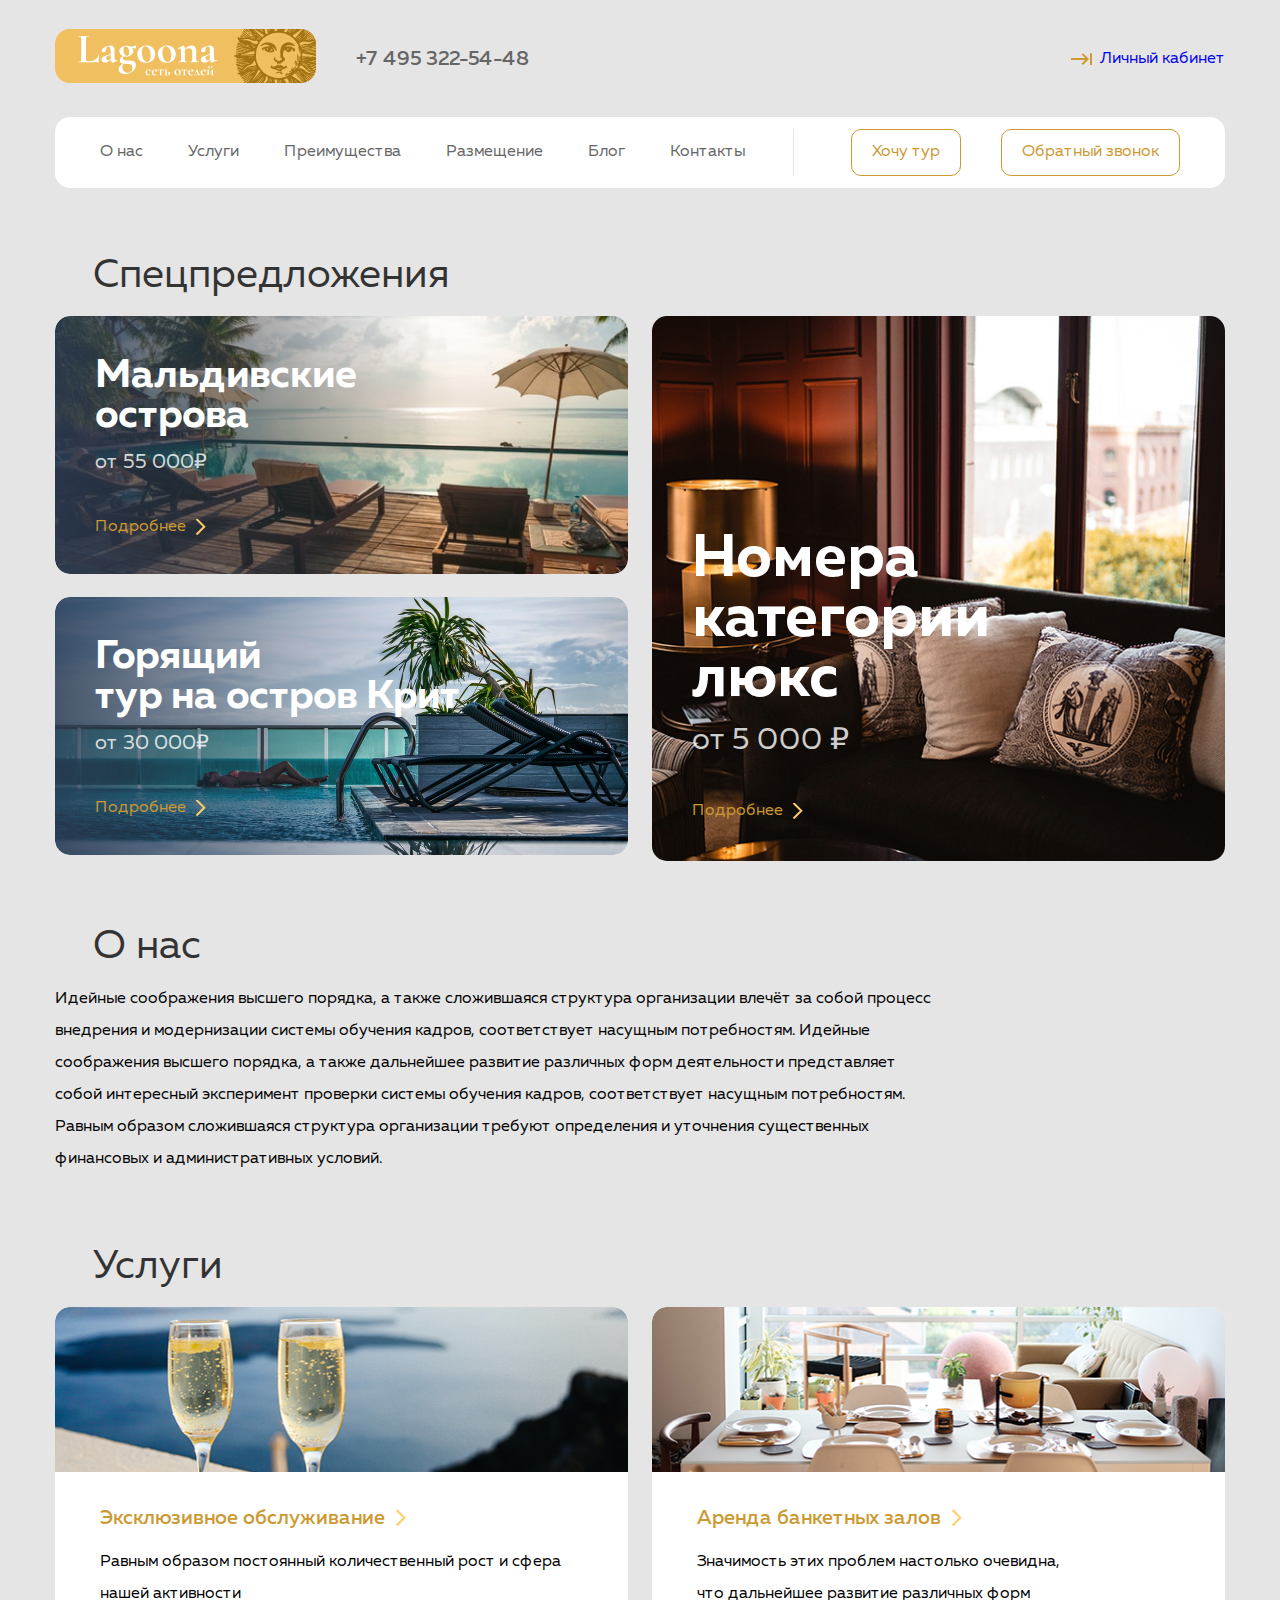
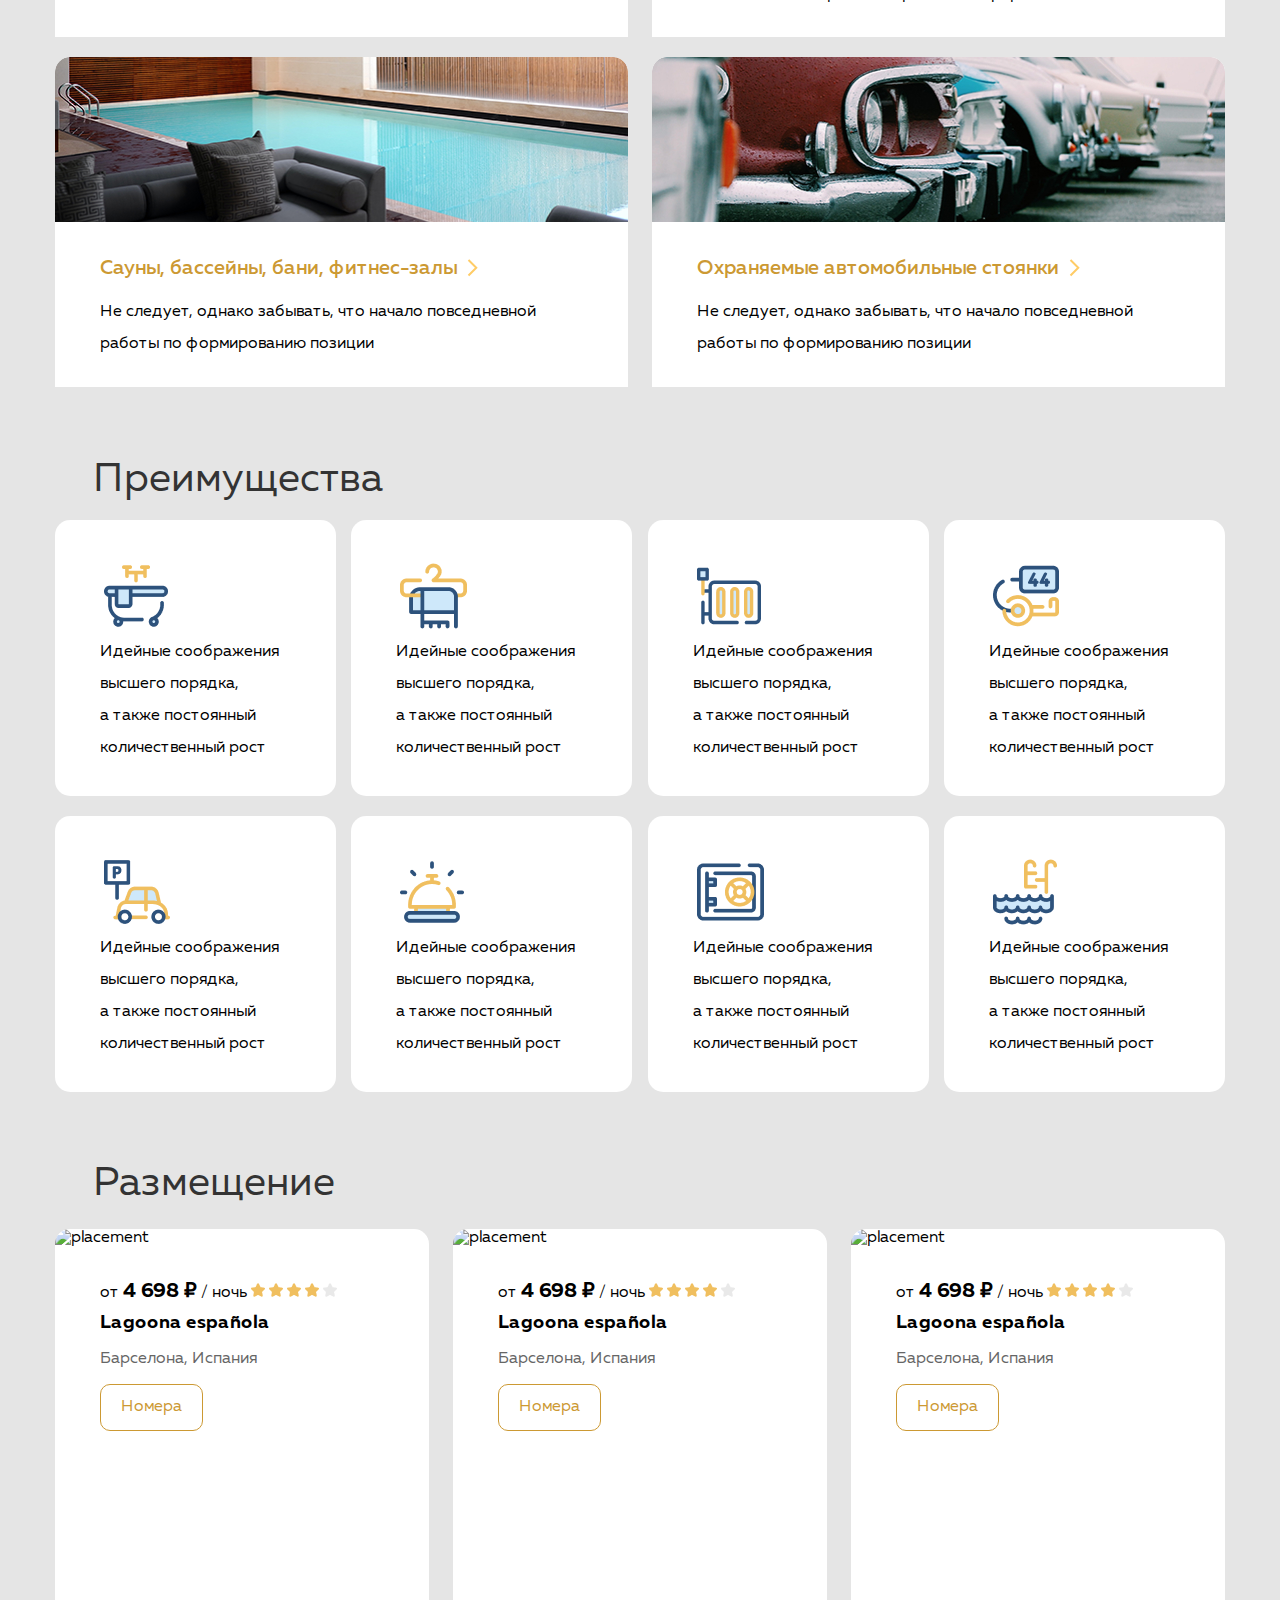
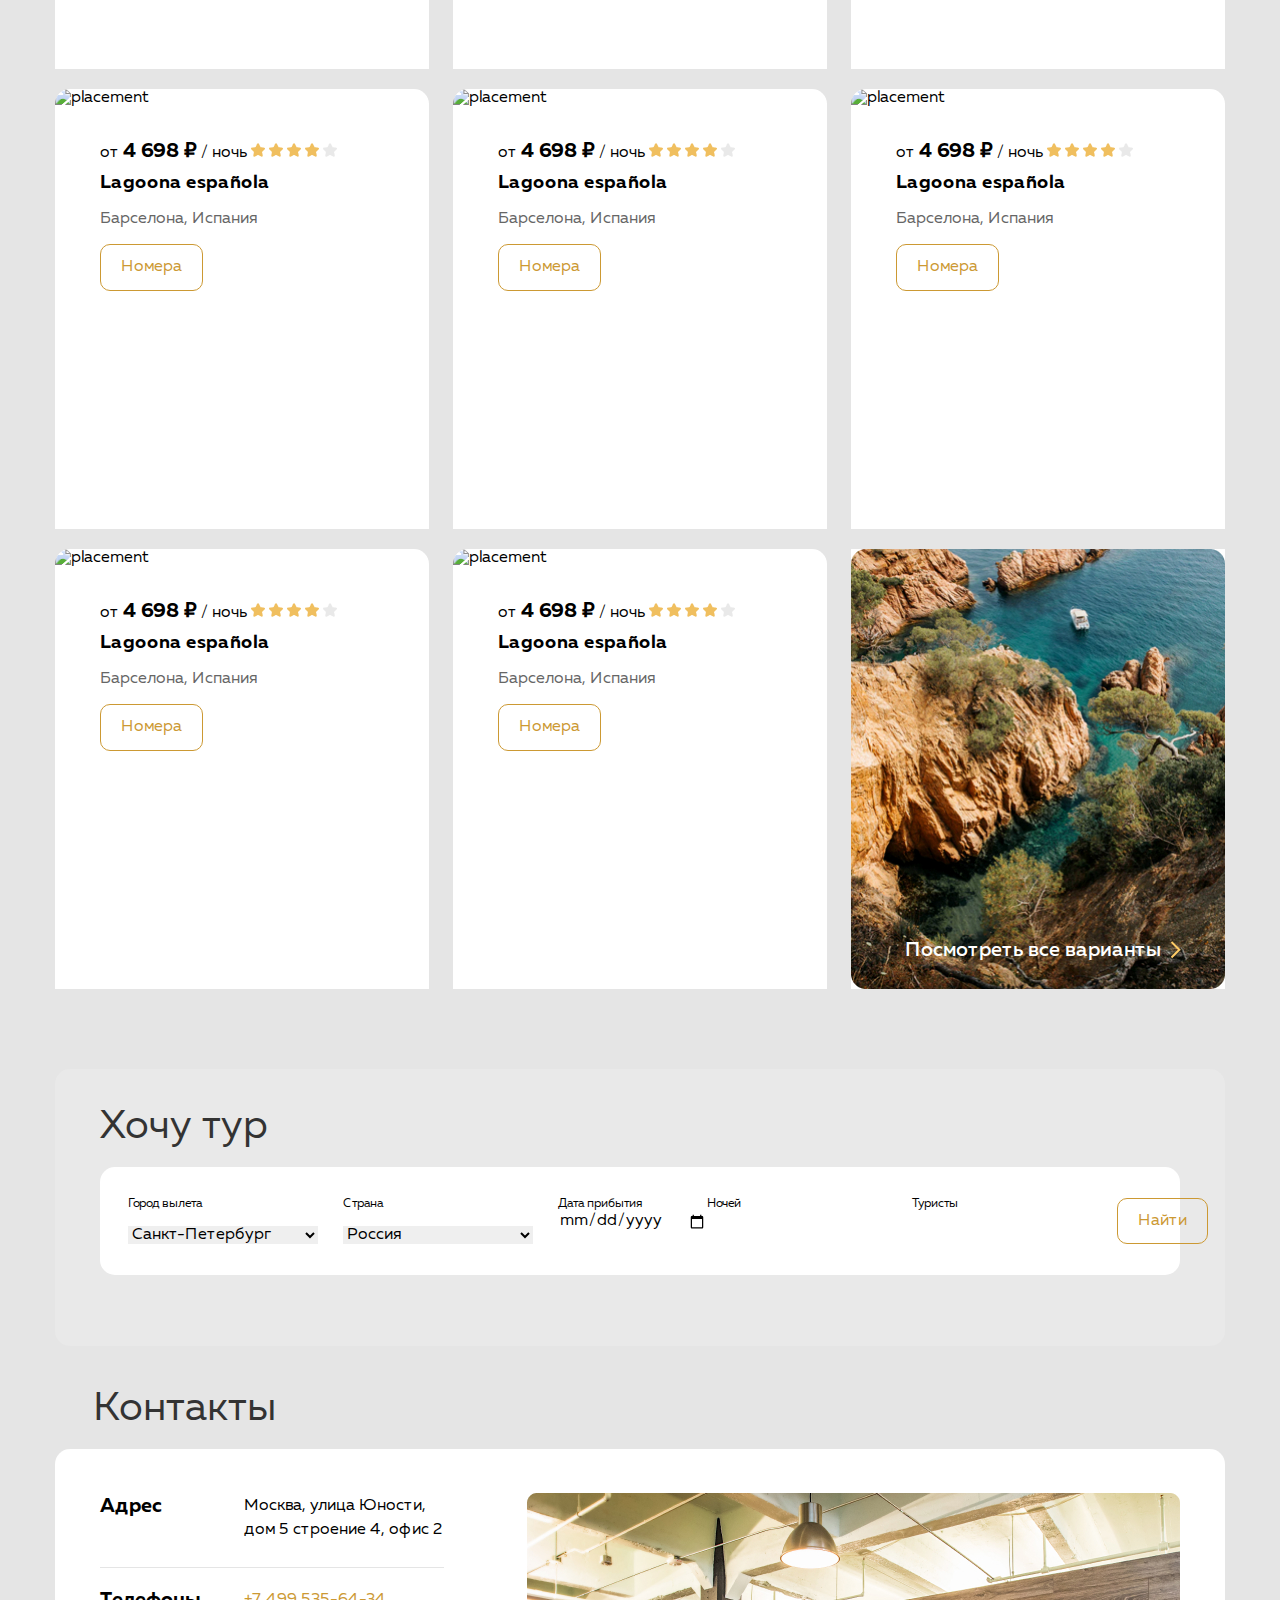
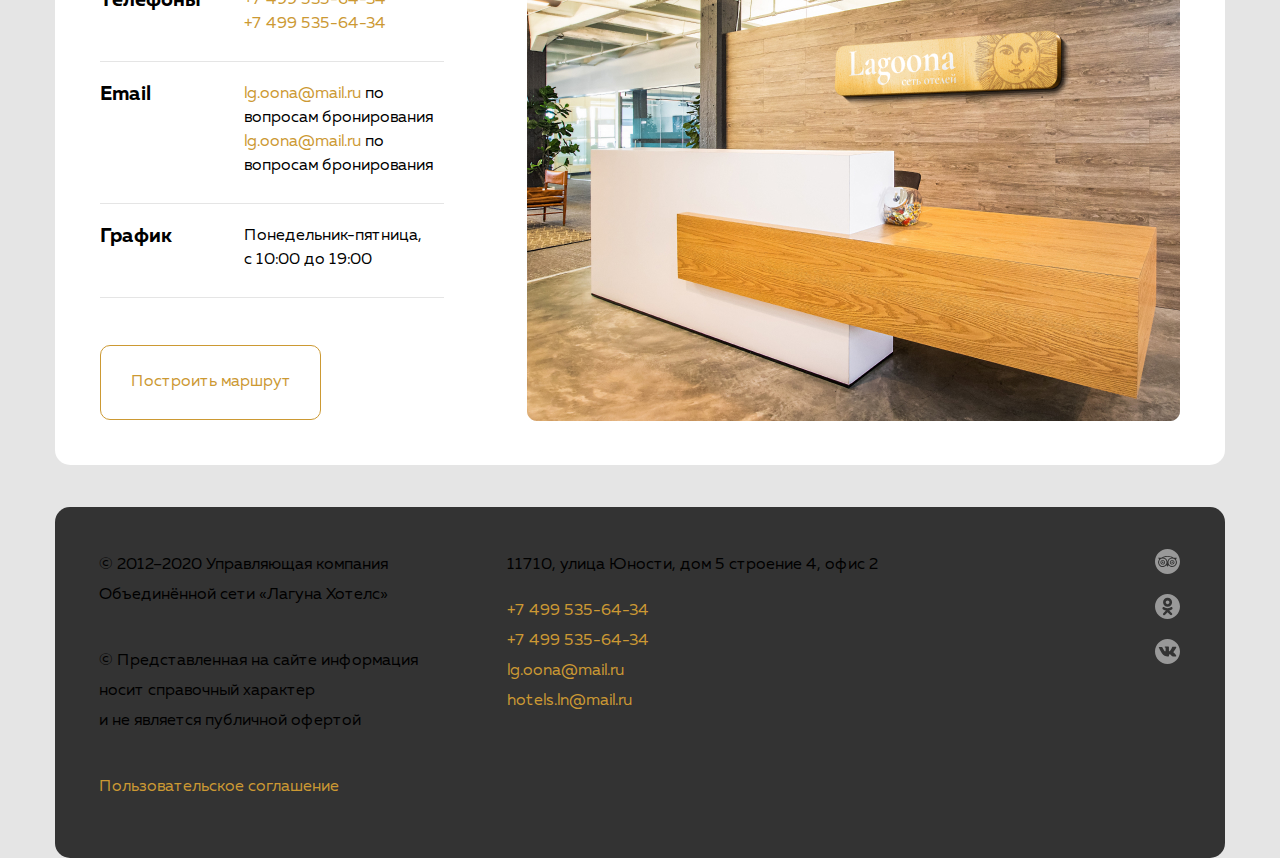
==== commit 9306b64a: "CSS_Lagoona_fotter" ====
--- a/Hotel__lagoona/index.html
+++ b/Hotel__lagoona/index.html
@@ -473,26 +473,26 @@
   </main>
   <footer class="footer">
     <div class="container footer__container">
-      <div class="footer__copyright">
-        <p class="footer__text">© 2012–2020 Управляющая компания Объединённой сети «Лагуна Хотелс»</p>
-        <p class="footer__text">© Представленная на сайте информация носит справочный характер и не является публичной офертой</p>
-        <a href="#" class="site-link">Пользовательское соглашение</a>
-      </div>
-      <div class="footer-address">
-        <p class="footer-address__text"> 11710, улица Юности, дом 5 строение 4, офис 2</p>
-        <a href="tel:+74995356434" class="site-link">+7 499 535-64-34</a>
-        <a href="tel:+74995356434" class="site-link">+7 499 535-64-34</a>
-        <a href="mailto:lg.oona@mail.ru" class="site-link">lg.oona@mail.ru</a>
-        <a href="mailto:hotels.ln@mail.ru" class="site-link">hotels.ln@mail.ru</a>
-      </div>
-      <div class="footer-social">
-        <a href="#" class="social__link"></a>
-        <a href="#" class="social__link"></a>
-        <a href="#" class="social__link"></a>
-        <a href="#" class="social__link"></a>
-        <a href="#" class="social__link"></a>
-      </div>
-    </div>
+      <div class="footer__inner" >
+        <div class="footer__copyright">
+          <p class="footer__text">© 2012–2020 Управляющая компания Объединённой сети «Лагуна Хотелс»</p>
+          <p class="footer__text">© Представленная на сайте информация носит справочный характер и не является публичной офертой</p>
+          <a href="#" class="site-link">Пользовательское соглашение</a>
+        </div>
+        <div class="footer-address">
+          <p class="footer-address__text"> 11710, улица Юности, дом 5 строение 4, офис 2</p>
+          <a href="tel:+74995356434" class="site-link">+7 499 535-64-34</a>
+          <a href="tel:+74995356434" class="site-link">+7 499 535-64-34</a>
+          <a href="mailto:lg.oona@mail.ru" class="site-link">lg.oona@mail.ru</a>
+          <a href="mailto:hotels.ln@mail.ru" class="site-link">hotels.ln@mail.ru</a>
+        </div>
+        <div class="footer-social">
+          <a href="#" class="social__link" style="background-image: url('img/Social_top.svg');"></a>
+          <a href="#" class="social__link" style="background-image: url('img/ok.svg');"></a>
+          <a href="#" class="social__link" style="background-image: url('img/social_bot.svg');"></a>
+        </div>
+      </div>
+      </div>
   </footer>
 </body>
 </html>
--- a/Hotel__lagoona/css/style.css
+++ b/Hotel__lagoona/css/style.css
@@ -463,6 +463,9 @@
 
   .contacts-content {
     background-color: var(--white-color);
+    background-image: url('../img/section\ contakts.jpg');
+    background-repeat: no-repeat;
+    background-position: right 45px center;
     border-radius: 15px;
   }
 
@@ -511,14 +514,69 @@
     padding: 27px 29.5px;
   }
 
-
-
-
-
-
-
-
-
-
-
-
+  /* footer */
+
+  .footer {
+    margin-top: 42px;
+  }
+
+  .footer__inner {
+    display: flex;
+    justify-content: space-between;
+    padding: 27px 45px 16px 44px;
+    line-height: 30px;
+    background-color: var(--black-color);
+    border-radius: 15px;
+  }
+
+
+
+  .footer__copyright {
+    max-width: 320px;
+    margin-bottom: 40px;
+  }
+
+  .footer__text {
+    padding-bottom: 20px;
+  }
+
+  .footer-address a {
+    display: block;
+  }
+
+  .footer-social {
+    margin-left: 190px;
+  }
+  .social__link {
+    margin-top: 15px;
+    color: #999;
+    display: flex;
+    flex-direction: column;
+    width: 25px;
+    height: 25px;
+    background-repeat: no-repeat;
+    background-position: center center;
+  }
+
+  .social__link:not(:last-child) {
+    margin-bottom: 20px;
+  }
+
+
+
+
+
+
+
+
+
+
+
+
+
+
+
+
+
+
+
